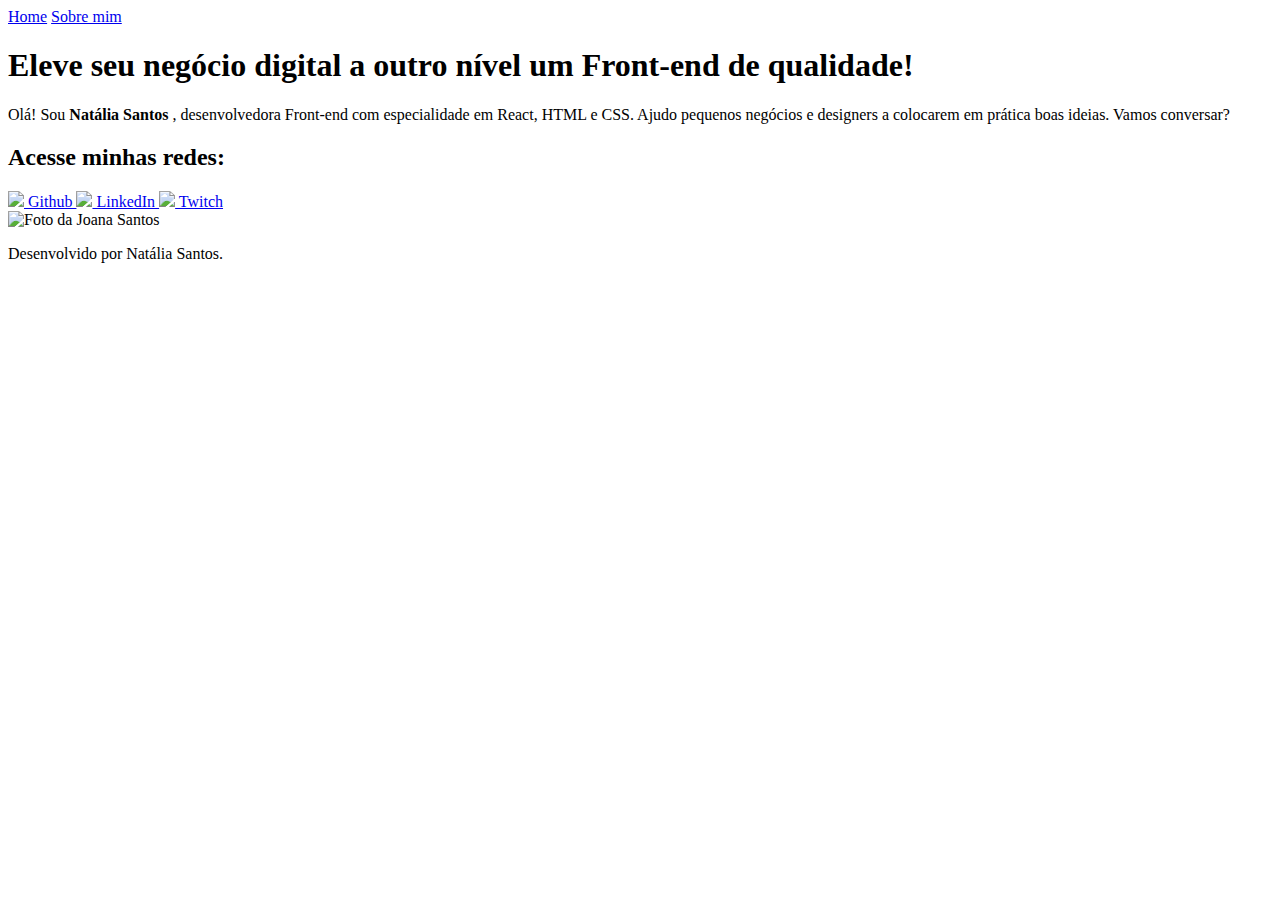
==== index.html @ c06d9017 "Add files via upload" ====
<!DOCTYPE html>
<html lang="pt -br">

<head>
    <meta charset="UTF-8">
    <meta http-equiv="X-UA-Compatible" content="IE=edge">
    <meta name="viewport" content="width=device-width, initial-scale=1.0">
    <title>Portifolio</title>
    <link rel="stylesheet" href="./styles/style.css">
</head>

<body>
    <header class="cabecalho">
        <nav class="cabecalho__menu">
            <a class="cabecalho__menu__link" href="index.html">Home</a>
            <a class="cabecalho__menu__link" href="about.html">Sobre mim</a>
        </nav>
    </header>
    <main class="apresentacao">
        <section class="apresentacao__conteudo">
            <h1 class="apresentacao__conteudo__titulo">Eleve seu negócio digital a outro nível <strong class="titulo-destaque"> um Front-end de qualidade! </strong> </h1>
            <p class="apresentacao__conteudo_texto"> Olá! Sou <strong class="meu__nome"> Natália Santos </strong>, desenvolvedora Front-end com especialidade em React, HTML e CSS.
                Ajudo pequenos negócios e designers a colocarem em prática boas ideias. Vamos conversar?</p>
            <div class="apresentacao__links">
                <h2 class="apresentacao__links__subtitulo"> Acesse minhas redes:</h2>
                <a class="apresentacao__links__navegacao" href="https://github.com/guilhermeonrails"> 
                    <img src="./assets/github.png" > 
                    Github 
                </a>
                <a class="apresentacao__links__navegacao" href='https://linkedin.com/in/rafaballerini'> 
                    <img src="./assets/linkedin.png">
                    LinkedIn
                </a>
                <a class="apresentacao__links__navegacao" href='https://twitch.tv/guilimadev'> 
                    <img src="./assets/twitch.png">
                    Twitch
               </a>
            </div>
        </section>
        <img class="apresentacao__imagem" src="./assets/Imagem.png" alt = "Foto da Joana Santos">
    </main> 
    <footer class="rodape">
        <p>Desenvolvido por Natália Santos.</p>
    </footer>  
</body>

</html>
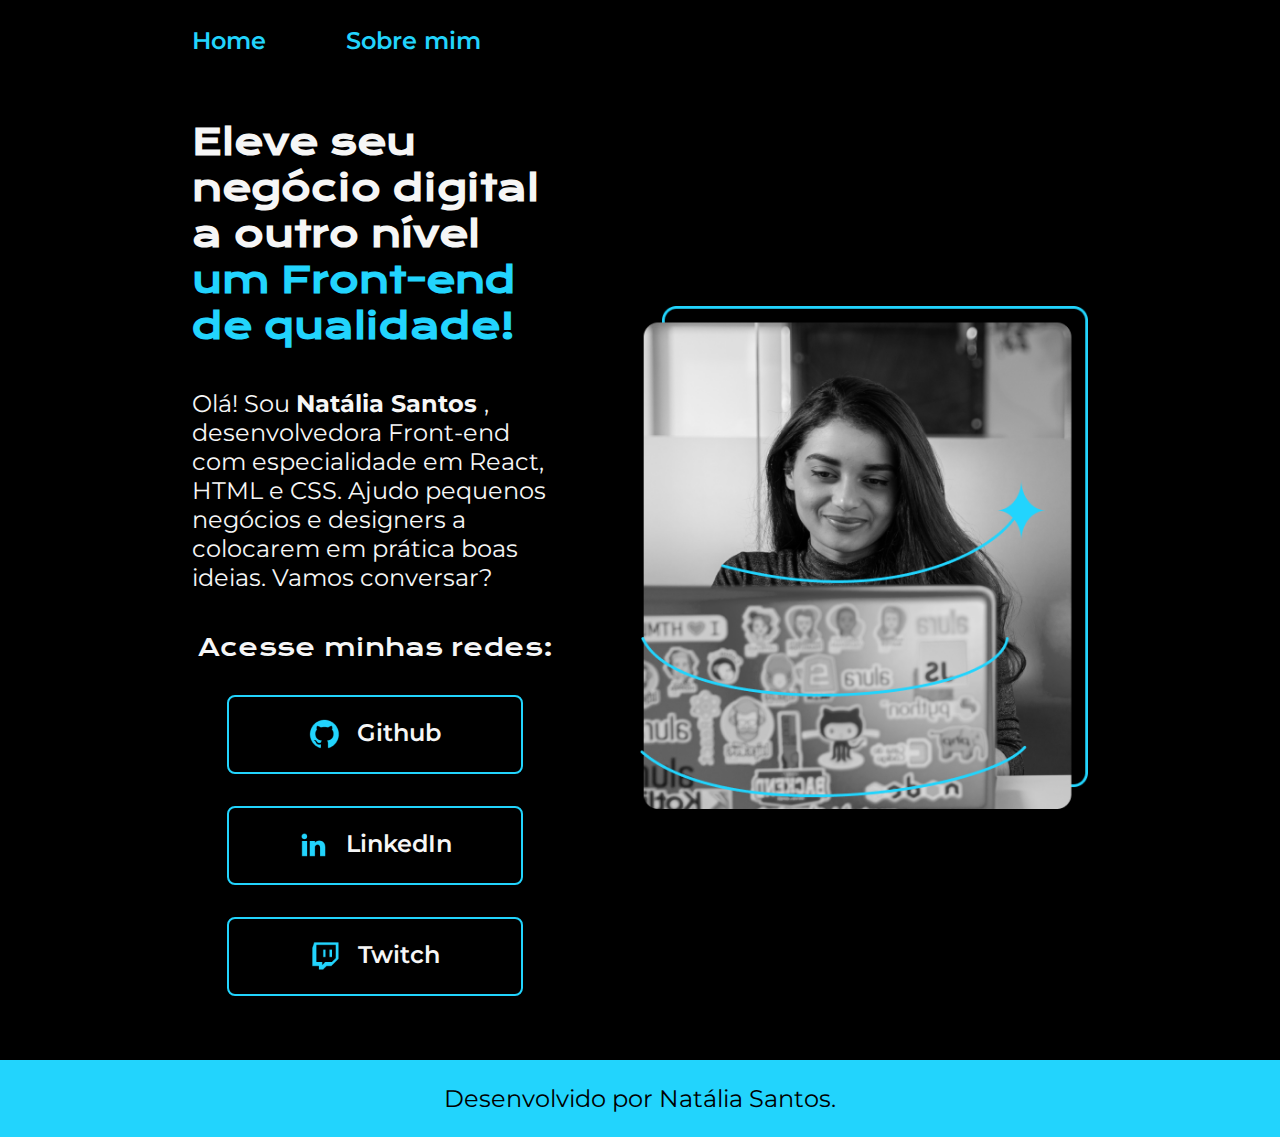
==== commit bd068ffb: "Update index.html" ====
--- a/index.html
+++ b/index.html
@@ -6,7 +6,7 @@
     <meta http-equiv="X-UA-Compatible" content="IE=edge">
     <meta name="viewport" content="width=device-width, initial-scale=1.0">
     <title>Portifolio</title>
-    <link rel="stylesheet" href="./styles/style.css">
+    <link rel="stylesheet" href="style.css">
 </head>
 
 <body>
@@ -24,24 +24,24 @@
             <div class="apresentacao__links">
                 <h2 class="apresentacao__links__subtitulo"> Acesse minhas redes:</h2>
                 <a class="apresentacao__links__navegacao" href="https://github.com/guilhermeonrails"> 
-                    <img src="./assets/github.png" > 
+                    <img src="github.png" > 
                     Github 
                 </a>
                 <a class="apresentacao__links__navegacao" href='https://linkedin.com/in/rafaballerini'> 
-                    <img src="./assets/linkedin.png">
+                    <img src="linkedin.png">
                     LinkedIn
                 </a>
                 <a class="apresentacao__links__navegacao" href='https://twitch.tv/guilimadev'> 
-                    <img src="./assets/twitch.png">
+                    <img src="twitch.png">
                     Twitch
                </a>
             </div>
         </section>
-        <img class="apresentacao__imagem" src="./assets/Imagem.png" alt = "Foto da Joana Santos">
+        <img class="apresentacao__imagem" src="Imagem.png" alt = "Foto da Joana Santos">
     </main> 
     <footer class="rodape">
         <p>Desenvolvido por Natália Santos.</p>
     </footer>  
 </body>
 
-</html>+</html>
--- a/style.css
+++ b/style.css
@@ -0,0 +1,145 @@
+@import url('https://fonts.googleapis.com/css2?family=Krona+One&family=Montserrat:wght@400;600&display=swap');
+
+:root {
+ --cor-primaria: #000000;
+ --cor-secundaria: #f6f6f6;
+ --cor-terciaria: #22D4FD;
+ --cor-hover: #272727;
+
+ --fonte-primaria:'Krona One', sans-serif;
+ --fonte-secundaria: 'Montserrat', sans-serif; 
+}
+
+* {
+    margin: 0;
+    padding: 0;
+}
+
+body {
+    /* height: 100vh para usar 100% da tela do navegador; */
+    box-sizing: border-box /*garantir que os elementos filhos estejam sempre não extrapolem o elemento pai, facil de imaginar com uma imagem*/;
+    background-color:var(--cor-primaria);
+    color: var(--cor-secundaria)/* #F6F6F6 /*ou white*/;
+}
+
+.cabecalho {
+    padding: 2% 0% 0% 15%;
+}
+
+.cabecalho__menu {
+    display: flex;
+    gap: 80px;
+}
+
+.cabecalho__menu__link {
+    font-family: var(--fonte-secundaria); 
+    font-size: 1.5rem;
+    font-weight: 600;
+    color: var(--cor-terciaria);
+    text-decoration: none;
+}
+
+.apresentacao {
+    margin: 5% 15%;
+    display: flex /*Aqui está alinhando os elementos/ leia sobre as opções de display*/;
+    align-items: center;
+    justify-content: space-between;
+    gap: 82px;
+}
+
+.apresentacao__conteudo {
+    width: 50%;
+    display: flex;
+    flex-direction: column;
+    gap: 40px /*Define o espaçamento entre todos os elementos filhos*/;
+}
+
+.apresentacao__conteudo__titulo {
+    font-size: 2.25rem;
+    font-family: var(--fonte-primaria) /*Chamando a fonte que foi importada do google*/;
+
+}
+
+.titulo-destaque {
+    color: var(--cor-terciaria)
+}
+
+.apresentacao__conteudo_texto {
+    font-size: 1.5rem;
+    font-family: var(--fonte-secundaria); 
+    font-weight: 400;
+}
+
+.apresentacao__links {
+    display: flex;
+    flex-direction: column;
+    justify-content: space-between;
+    align-items: center;
+    gap: 32px;
+}
+
+.apresentacao__links__subtitulo {
+    font-family: var(--fonte-primaria);
+    font-weight: 400;
+    font-size: 1.5rem;
+}
+
+.apresentacao__links__navegacao {
+    /* background-color: #22D4FD; */
+    display: flex;
+    justify-content: center;
+    gap: 16px;
+    border: 2px solid var(--cor-terciaria);
+    width: 80%;
+    text-align: center /*alinhamento do texto*/;
+    border-radius: 8px;
+    font-size: 1.5rem;
+    padding: 21.5px 0 /*Comporta dois valores um pra vertical e o outro horizontal*/ ;
+    text-decoration: none;
+    color: var(--cor-secundaria);
+    font-family: var(--fonte-secundaria); 
+    font-weight: 600;
+}
+
+.apresentacao__links__navegacao:hover {
+    background-color: var(--cor-hover);
+}
+
+/* .meu__nome:hover {
+    color: pink;
+} */
+
+.apresentacao__imagem {
+    width: 50%;
+}
+
+.rodape {
+    padding: 24px;
+    color: var(--cor-primaria);
+    background-color: var(--cor-terciaria);
+    text-align: center;
+    font-family: var(--fonte-secundaria); 
+    font-size: 1.5rem;
+    font-weight: 400;
+}
+
+@media (max-width: 1200px ) {
+    /*parentese é uma condicao*/
+
+    .cabecalho {
+        padding: 10%;
+    }
+
+    .cabecalho__menu {
+        justify-content: center;
+    }
+
+    .apresentacao {
+        flex-direction: column-reverse;
+        padding: 5%;
+    }
+
+    .apresentacao__conteudo {
+        width: auto;
+    }
+}